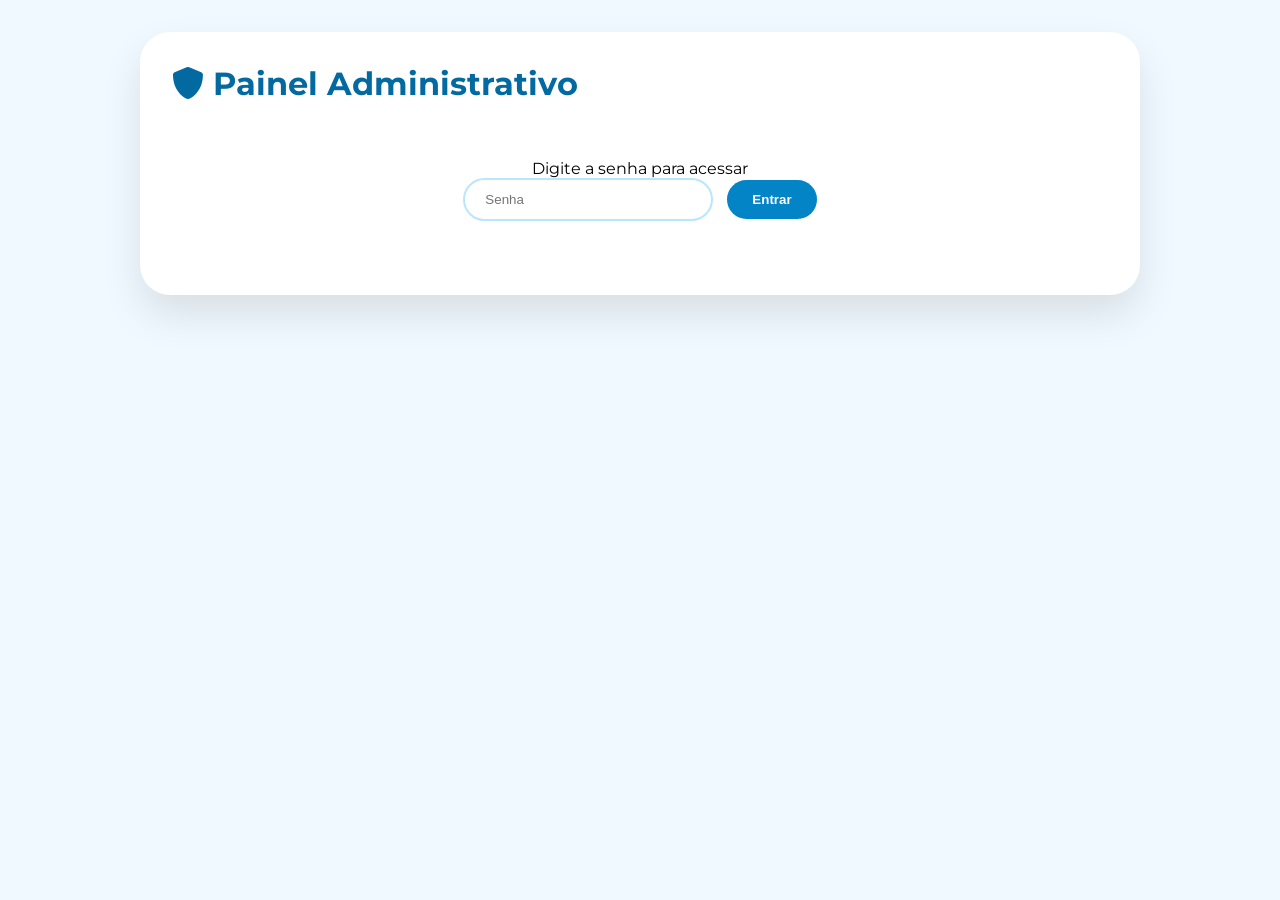
==== KAROLLAYNY BEATRIZ/admin.html @ 2fb5478d "Add files via upload" ====
<!DOCTYPE html>
<html lang="pt-BR">
<head>
  <meta charset="UTF-8">
  <meta name="viewport" content="width=device-width, initial-scale=1.0">
  <title>Admin · Avaliações</title>
  <link href="https://fonts.googleapis.com/css2?family=Montserrat:wght@300;400;500;600&display=swap" rel="stylesheet">
  <link rel="stylesheet" href="https://cdnjs.cloudflare.com/ajax/libs/font-awesome/6.0.0-beta3/css/all.min.css">
  <style>
    * { margin: 0; padding: 0; box-sizing: border-box; }
    body {
      background: #f0f9ff;
      font-family: 'Montserrat', sans-serif;
      padding: 2rem;
    }
    .container {
      max-width: 1000px;
      margin: 0 auto;
      background: white;
      border-radius: 30px;
      padding: 2rem;
      box-shadow: 0 20px 40px rgba(0,0,0,0.1);
    }
    h1 {
      color: #0369a1;
      margin-bottom: 1.5rem;
    }
    .login-box {
      text-align: center;
      padding: 2rem;
    }
    .login-box input {
      padding: 12px 20px;
      border: 2px solid #bae6fd;
      border-radius: 40px;
      width: 250px;
      margin-right: 10px;
    }
    .login-box button {
      padding: 12px 25px;
      background: #0284c7;
      color: white;
      border: none;
      border-radius: 40px;
      font-weight: bold;
      cursor: pointer;
    }
    .hidden { display: none !important; }
    .avaliacao-card {
      background: #f8fafc;
      border-radius: 20px;
      padding: 1.5rem;
      margin-bottom: 1rem;
      border-left: 5px solid;
    }
    .pendente { border-color: #eab308; }
    .aprovado { border-color: #22c55e; opacity: 0.7; }
    .rejeitado { border-color: #ef4444; opacity: 0.5; }
    .estrelas { color: #fbbf24; font-size: 1.2rem; letter-spacing: 3px; }
    .acoes { margin-top: 15px; display: flex; gap: 10px; }
    .btn-aprovar {
      background: #22c55e;
      color: white;
      border: none;
      padding: 8px 20px;
      border-radius: 30px;
      cursor: pointer;
    }
    .btn-rejeitar {
      background: #ef4444;
      color: white;
      border: none;
      padding: 8px 20px;
      border-radius: 30px;
      cursor: pointer;
    }
    .top-bar {
      display: flex;
      justify-content: space-between;
      margin-bottom: 20px;
    }
  </style>
</head>
<body>
  <div class="container">
    <h1><i class="fas fa-shield-alt"></i> Painel Administrativo</h1>

    <div id="loginSection" class="login-box">
      <p>Digite a senha para acessar</p>
      <input type="password" id="senhaInput" placeholder="Senha">
      <button id="btnLogin">Entrar</button>
      <div id="loginErro" style="color: red; margin-top: 10px;"></div>
    </div>

    <div id="adminSection" class="hidden">
      <div class="top-bar">
        <span><i class="fas fa-database"></i> <span id="totalCount">0</span> avaliações</span>
        <button id="btnSair" style="background: #94a3b8; color: white; border: none; padding: 8px 16px; border-radius: 30px;">Sair</button>
      </div>
      <div id="listaAvaliacoes"></div>
    </div>
  </div>

  <script>
    const JSONBIN_CONFIG = {
      accessKey: "$2a$10$.EUPvSrSzhLHlNWMg3rw4eEmvrbkj.DosfyVq7XfunZm2YDn/rIpC",
      binId: null,
      apiUrl: "https://api.jsonbin.io/v3/b"
    };
    const SENHA_ADMIN = "karollayny2024"; // Troque pela senha desejada

    let avaliacoesCache = [];

    // Login
    const loginSection = document.getElementById('loginSection');
    const adminSection = document.getElementById('adminSection');
    document.getElementById('btnLogin').addEventListener('click', () => {
      if (document.getElementById('senhaInput').value === SENHA_ADMIN) {
        loginSection.classList.add('hidden');
        adminSection.classList.remove('hidden');
        carregarAvaliacoes();
      } else {
        document.getElementById('loginErro').textContent = 'Senha incorreta!';
      }
    });

    document.getElementById('btnSair').addEventListener('click', () => {
      adminSection.classList.add('hidden');
      loginSection.classList.remove('hidden');
    });

    async function obterBinId() {
      let binId = localStorage.getItem('avaliacao_bin_id');
      if (!binId) {
        alert('Nenhum Bin configurado. Envie uma avaliação primeiro.');
        throw new Error('Bin não encontrado');
      }
      JSONBIN_CONFIG.binId = binId;
      return binId;
    }

    async function carregarAvaliacoes() {
      try {
        await obterBinId();
        const resp = await fetch(`${JSONBIN_CONFIG.apiUrl}/${JSONBIN_CONFIG.binId}/latest`, {
          headers: { 'X-Access-Key': JSONBIN_CONFIG.accessKey }
        });
        const data = await resp.json();
        avaliacoesCache = data.record || [];
        renderizarLista();
      } catch (erro) {
        console.error(erro);
        document.getElementById('listaAvaliacoes').innerHTML = '<p>Erro ao carregar.</p>';
      }
    }

    function renderizarLista() {
      const container = document.getElementById('listaAvaliacoes');
      const total = avaliacoesCache.length;
      document.getElementById('totalCount').textContent = total;
      
      const pendentes = avaliacoesCache.filter(a => a.status === 'PENDENTE');
      const processadas = avaliacoesCache.filter(a => a.status !== 'PENDENTE');
      
      let html = `<h3>⏳ Pendentes (${pendentes.length})</h3>`;
      pendentes.forEach((a, i) => { html += renderCard(a, i); });
      
      html += `<h3 style="margin-top: 30px;">✅ Processadas</h3>`;
      processadas.forEach((a, i) => { html += renderCard(a, i); });
      
      container.innerHTML = html || '<p>Nenhuma avaliação.</p>';
      
      // Adicionar eventos aos botões
      document.querySelectorAll('.btn-aprovar').forEach(btn => {
        btn.addEventListener('click', async (e) => {
          const index = e.target.dataset.index;
          await atualizarStatus(parseInt(index), 'APROVADO');
        });
      });
      document.querySelectorAll('.btn-rejeitar').forEach(btn => {
        btn.addEventListener('click', async (e) => {
          const index = e.target.dataset.index;
          await atualizarStatus(parseInt(index), 'REJEITADO');
        });
      });
    }

    function renderCard(avaliacao, index) {
      const statusClass = avaliacao.status === 'PENDENTE' ? 'pendente' : 
                          avaliacao.status === 'APROVADO' ? 'aprovado' : 'rejeitado';
      const botoes = avaliacao.status === 'PENDENTE' ? `
        <div class="acoes">
          <button class="btn-aprovar" data-index="${index}"><i class="fas fa-check"></i> Aprovar</button>
          <button class="btn-rejeitar" data-index="${index}"><i class="fas fa-times"></i> Rejeitar</button>
        </div>
      ` : `<p><i class="fas fa-info-circle"></i> Status: ${avaliacao.status}</p>`;
      
      return `
        <div class="avaliacao-card ${statusClass}">
          <strong>${avaliacao.nome}</strong> - ${avaliacao.data || ''}
          <div class="estrelas">${'★'.repeat(avaliacao.nota)}${'☆'.repeat(5-avaliacao.nota)}</div>
          <p>"${avaliacao.comentario}"</p>
          <small>Conheceu por: ${avaliacao.comoConheceu || 'N/I'} | Voltaria: ${avaliacao.voltaria || 'N/I'}</small><br>
          <small>Contato: ${avaliacao.email || 'N/I'} | ${avaliacao.telefone || 'N/I'}</small>
          ${botoes}
        </div>
      `;
    }

    async function atualizarStatus(indexOriginal, novoStatus) {
      try {
        avaliacoesCache[indexOriginal].status = novoStatus;
        
        const resp = await fetch(`${JSONBIN_CONFIG.apiUrl}/${JSONBIN_CONFIG.binId}`, {
          method: 'PUT',
          headers: {
            'Content-Type': 'application/json',
            'X-Access-Key': JSONBIN_CONFIG.accessKey
          },
          body: JSON.stringify(avaliacoesCache)
        });
        
        if (!resp.ok) throw new Error('Falha ao atualizar');
        
        renderizarLista();
      } catch (erro) {
        alert('Erro ao atualizar status.');
      }
    }
  </script>
</body>
</html>
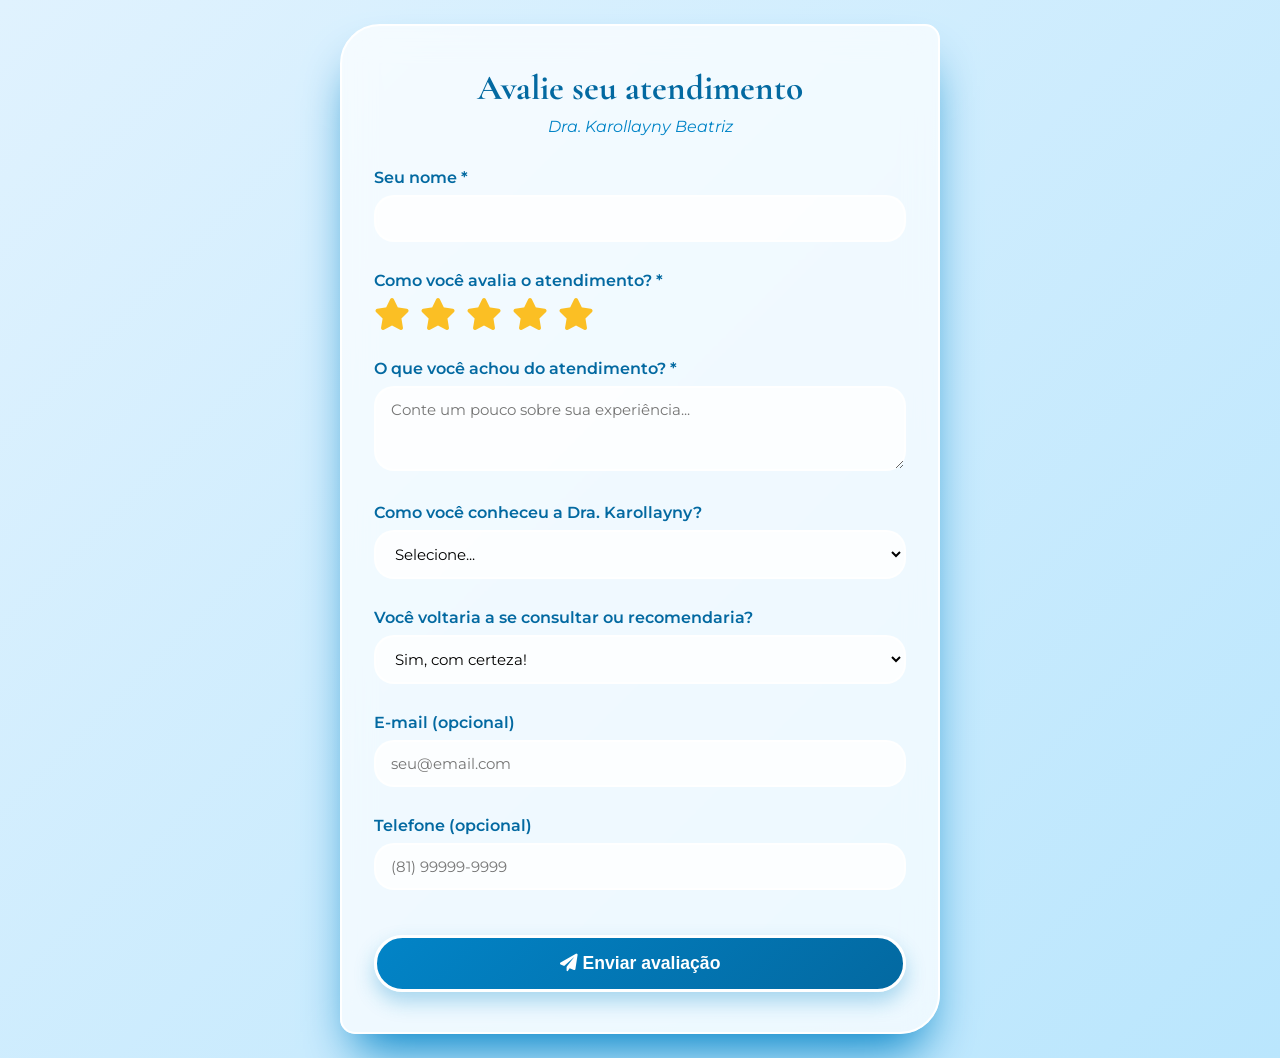
==== commit e93d806d: "Update admin.html" ====
--- a/KAROLLAYNY BEATRIZ/admin.html
+++ b/KAROLLAYNY BEATRIZ/admin.html
@@ -3,230 +3,296 @@
 <head>
   <meta charset="UTF-8">
   <meta name="viewport" content="width=device-width, initial-scale=1.0">
-  <title>Admin · Avaliações</title>
-  <link href="https://fonts.googleapis.com/css2?family=Montserrat:wght@300;400;500;600&display=swap" rel="stylesheet">
+  <title>Avalie seu atendimento · Dra. Karollayny</title>
+  <link href="https://fonts.googleapis.com/css2?family=Montserrat:wght@300;400;500;600&family=Cormorant+Garamond:wght@400;500;600&display=swap" rel="stylesheet">
   <link rel="stylesheet" href="https://cdnjs.cloudflare.com/ajax/libs/font-awesome/6.0.0-beta3/css/all.min.css">
   <style>
     * { margin: 0; padding: 0; box-sizing: border-box; }
     body {
-      background: #f0f9ff;
+      background: linear-gradient(135deg, #E0F2FE 0%, #BAE6FD 100%);
       font-family: 'Montserrat', sans-serif;
-      padding: 2rem;
-    }
-    .container {
-      max-width: 1000px;
-      margin: 0 auto;
+      min-height: 100vh;
+      display: flex;
+      align-items: center;
+      justify-content: center;
+      padding: 1.5rem;
+    }
+    .form-container {
+      max-width: 600px;
+      width: 100%;
+      background: rgba(255,255,255,0.7);
+      backdrop-filter: blur(16px);
+      border-radius: 40px 15px 40px 15px;
+      padding: 2.5rem 2rem;
+      box-shadow: 0 30px 50px -15px #0284C7;
+      border: 2px solid white;
+    }
+    h1 {
+      font-family: 'Cormorant Garamond', serif;
+      color: #0369a1;
+      text-align: center;
+      margin-bottom: 0.5rem;
+      font-size: 2.2rem;
+    }
+    .subtitulo {
+      text-align: center;
+      color: #0284c7;
+      margin-bottom: 2rem;
+      font-style: italic;
+    }
+    .pergunta {
+      margin-bottom: 1.8rem;
+    }
+    label {
+      font-weight: 600;
+      color: #0369a1;
+      display: block;
+      margin-bottom: 8px;
+    }
+    input, textarea, select {
+      width: 100%;
+      padding: 12px 15px;
+      border: 2px solid rgba(255,255,255,0.8);
+      border-radius: 20px;
+      background: rgba(255,255,255,0.8);
+      font-family: 'Montserrat', sans-serif;
+      font-size: 0.95rem;
+      transition: all 0.3s;
+    }
+    input:focus, textarea:focus, select:focus {
+      outline: none;
+      border-color: #0284C7;
       background: white;
-      border-radius: 30px;
-      padding: 2rem;
-      box-shadow: 0 20px 40px rgba(0,0,0,0.1);
-    }
-    h1 {
-      color: #0369a1;
-      margin-bottom: 1.5rem;
-    }
-    .login-box {
-      text-align: center;
-      padding: 2rem;
-    }
-    .login-box input {
-      padding: 12px 20px;
-      border: 2px solid #bae6fd;
-      border-radius: 40px;
-      width: 250px;
-      margin-right: 10px;
-    }
-    .login-box button {
-      padding: 12px 25px;
-      background: #0284c7;
+      box-shadow: 0 0 0 3px rgba(2,132,199,0.1);
+    }
+    .estrelas-avaliacao {
+      display: flex;
+      gap: 10px;
+      font-size: 2rem;
+      color: #fbbf24;
+      cursor: pointer;
+    }
+    .estrelas-avaliacao i {
+      transition: transform 0.2s;
+    }
+    .estrelas-avaliacao i:hover { transform: scale(1.2); }
+    .btn-enviar {
+      background: linear-gradient(135deg, #0284C7, #0369a1);
       color: white;
       border: none;
+      padding: 15px 30px;
       border-radius: 40px;
-      font-weight: bold;
+      font-weight: 700;
+      font-size: 1.1rem;
+      width: 100%;
       cursor: pointer;
-    }
-    .hidden { display: none !important; }
-    .avaliacao-card {
-      background: #f8fafc;
-      border-radius: 20px;
-      padding: 1.5rem;
-      margin-bottom: 1rem;
-      border-left: 5px solid;
-    }
-    .pendente { border-color: #eab308; }
-    .aprovado { border-color: #22c55e; opacity: 0.7; }
-    .rejeitado { border-color: #ef4444; opacity: 0.5; }
-    .estrelas { color: #fbbf24; font-size: 1.2rem; letter-spacing: 3px; }
-    .acoes { margin-top: 15px; display: flex; gap: 10px; }
-    .btn-aprovar {
+      border: 3px solid white;
+      box-shadow: 0 10px 20px rgba(2,132,199,0.3);
+      transition: 0.3s;
+      margin-top: 1rem;
+    }
+    .btn-enviar:hover {
+      transform: translateY(-3px);
+      box-shadow: 0 15px 30px rgba(2,132,199,0.4);
+    }
+    .msg-sucesso {
       background: #22c55e;
       color: white;
-      border: none;
-      padding: 8px 20px;
-      border-radius: 30px;
-      cursor: pointer;
-    }
-    .btn-rejeitar {
+      padding: 15px;
+      border-radius: 20px;
+      text-align: center;
+      margin-bottom: 20px;
+      display: none;
+    }
+    .msg-erro {
       background: #ef4444;
       color: white;
-      border: none;
-      padding: 8px 20px;
-      border-radius: 30px;
-      cursor: pointer;
-    }
-    .top-bar {
-      display: flex;
-      justify-content: space-between;
+      padding: 15px;
+      border-radius: 20px;
+      text-align: center;
       margin-bottom: 20px;
+      display: none;
     }
   </style>
 </head>
 <body>
-  <div class="container">
-    <h1><i class="fas fa-shield-alt"></i> Painel Administrativo</h1>
-
-    <div id="loginSection" class="login-box">
-      <p>Digite a senha para acessar</p>
-      <input type="password" id="senhaInput" placeholder="Senha">
-      <button id="btnLogin">Entrar</button>
-      <div id="loginErro" style="color: red; margin-top: 10px;"></div>
+  <div class="form-container">
+    <h1>Avalie seu atendimento</h1>
+    <p class="subtitulo">Dra. Karollayny Beatriz</p>
+    
+    <div id="msgSucesso" class="msg-sucesso">
+      <i class="fas fa-check-circle"></i> Avaliação enviada com sucesso! Obrigado!
     </div>
-
-    <div id="adminSection" class="hidden">
-      <div class="top-bar">
-        <span><i class="fas fa-database"></i> <span id="totalCount">0</span> avaliações</span>
-        <button id="btnSair" style="background: #94a3b8; color: white; border: none; padding: 8px 16px; border-radius: 30px;">Sair</button>
-      </div>
-      <div id="listaAvaliacoes"></div>
+    <div id="msgErro" class="msg-erro">
+      <i class="fas fa-exclamation-circle"></i> <span id="erroTexto">Erro ao enviar.</span>
     </div>
+
+    <form id="formAvaliacao">
+      <div class="pergunta">
+        <label>Seu nome *</label>
+        <input type="text" id="nome" required>
+      </div>
+
+      <div class="pergunta">
+        <label>Como você avalia o atendimento? *</label>
+        <div class="estrelas-avaliacao" id="estrelasNota">
+          <i class="far fa-star" data-valor="1"></i>
+          <i class="far fa-star" data-valor="2"></i>
+          <i class="far fa-star" data-valor="3"></i>
+          <i class="far fa-star" data-valor="4"></i>
+          <i class="far fa-star" data-valor="5"></i>
+        </div>
+        <input type="hidden" id="nota" value="5">
+      </div>
+
+      <div class="pergunta">
+        <label>O que você achou do atendimento? *</label>
+        <textarea id="comentario" rows="3" required placeholder="Conte um pouco sobre sua experiência..."></textarea>
+      </div>
+
+      <div class="pergunta">
+        <label>Como você conheceu a Dra. Karollayny?</label>
+        <select id="comoConheceu">
+          <option value="">Selecione...</option>
+          <option value="Instagram">Instagram</option>
+          <option value="Indicação">Indicação de amigo/familiar</option>
+          <option value="UNINASSAU">UNINASSAU</option>
+          <option value="Outro">Outro</option>
+        </select>
+      </div>
+
+      <div class="pergunta">
+        <label>Você voltaria a se consultar ou recomendaria?</label>
+        <select id="voltaria">
+          <option value="Sim">Sim, com certeza!</option>
+          <option value="Talvez">Talvez</option>
+          <option value="Nao">Não</option>
+        </select>
+      </div>
+
+      <div class="pergunta">
+        <label>E-mail (opcional)</label>
+        <input type="email" id="email" placeholder="seu@email.com">
+      </div>
+
+      <div class="pergunta">
+        <label>Telefone (opcional)</label>
+        <input type="tel" id="telefone" placeholder="(81) 99999-9999">
+      </div>
+
+      <button type="submit" class="btn-enviar">
+        <i class="fas fa-paper-plane"></i> Enviar avaliação
+      </button>
+    </form>
   </div>
 
   <script>
+    // ========== CONFIGURAÇÃO JSONBIN (FIXA) ==========
     const JSONBIN_CONFIG = {
-      accessKey: "$2a$10$.EUPvSrSzhLHlNWMg3rw4eEmvrbkj.DosfyVq7XfunZm2YDn/rIpC",
-      binId: null,
+      binId: "69dfbb14aaba88219701b2df",        // <-- COLE SEU BIN ID AQUI
+      accessKey: "$2a$10$ruJXREBGaC.Q2kws5uHE6OT1rYbPNULg1Sk7Pw6wm5X7ScI6IdThq", // <-- COLE SUA ACCESS KEY AQUI
       apiUrl: "https://api.jsonbin.io/v3/b"
     };
-    const SENHA_ADMIN = "karollayny2024"; // Troque pela senha desejada
-
-    let avaliacoesCache = [];
-
-    // Login
-    const loginSection = document.getElementById('loginSection');
-    const adminSection = document.getElementById('adminSection');
-    document.getElementById('btnLogin').addEventListener('click', () => {
-      if (document.getElementById('senhaInput').value === SENHA_ADMIN) {
-        loginSection.classList.add('hidden');
-        adminSection.classList.remove('hidden');
-        carregarAvaliacoes();
-      } else {
-        document.getElementById('loginErro').textContent = 'Senha incorreta!';
-      }
+
+    // ========== ESTRELAS INTERATIVAS ==========
+    const stars = document.querySelectorAll('#estrelasNota i');
+    const notaInput = document.getElementById('nota');
+    
+    function atualizarEstrelas(valor) {
+      stars.forEach((s, i) => {
+        s.className = i < valor ? 'fas fa-star' : 'far fa-star';
+      });
+      notaInput.value = valor;
+    }
+    
+    stars.forEach((star, index) => {
+      star.addEventListener('click', () => atualizarEstrelas(index + 1));
+      star.addEventListener('mouseenter', () => {
+        stars.forEach((s, i) => s.className = i <= index ? 'fas fa-star' : 'far fa-star');
+      });
     });
-
-    document.getElementById('btnSair').addEventListener('click', () => {
-      adminSection.classList.add('hidden');
-      loginSection.classList.remove('hidden');
+    document.getElementById('estrelasNota').addEventListener('mouseleave', () => {
+      atualizarEstrelas(parseInt(notaInput.value));
     });
-
-    async function obterBinId() {
-      let binId = localStorage.getItem('avaliacao_bin_id');
-      if (!binId) {
-        alert('Nenhum Bin configurado. Envie uma avaliação primeiro.');
-        throw new Error('Bin não encontrado');
-      }
-      JSONBIN_CONFIG.binId = binId;
-      return binId;
-    }
-
-    async function carregarAvaliacoes() {
+    atualizarEstrelas(5);
+
+    // ========== ENVIAR AVALIAÇÃO ==========
+    const form = document.getElementById('formAvaliacao');
+    const msgSucesso = document.getElementById('msgSucesso');
+    const msgErro = document.getElementById('msgErro');
+    const erroTexto = document.getElementById('erroTexto');
+
+    form.addEventListener('submit', async (e) => {
+      e.preventDefault();
+      
+      const btn = form.querySelector('button');
+      const originalText = btn.innerHTML;
+      btn.innerHTML = '<i class="fas fa-spinner fa-spin"></i> Enviando...';
+      btn.disabled = true;
+      msgSucesso.style.display = 'none';
+      msgErro.style.display = 'none';
+      
       try {
-        await obterBinId();
-        const resp = await fetch(`${JSONBIN_CONFIG.apiUrl}/${JSONBIN_CONFIG.binId}/latest`, {
+        // 1. Buscar avaliações atuais
+        const getResp = await fetch(`${JSONBIN_CONFIG.apiUrl}/${JSONBIN_CONFIG.binId}/latest`, {
           headers: { 'X-Access-Key': JSONBIN_CONFIG.accessKey }
         });
-        const data = await resp.json();
-        avaliacoesCache = data.record || [];
-        renderizarLista();
-      } catch (erro) {
-        console.error(erro);
-        document.getElementById('listaAvaliacoes').innerHTML = '<p>Erro ao carregar.</p>';
-      }
-    }
-
-    function renderizarLista() {
-      const container = document.getElementById('listaAvaliacoes');
-      const total = avaliacoesCache.length;
-      document.getElementById('totalCount').textContent = total;
-      
-      const pendentes = avaliacoesCache.filter(a => a.status === 'PENDENTE');
-      const processadas = avaliacoesCache.filter(a => a.status !== 'PENDENTE');
-      
-      let html = `<h3>⏳ Pendentes (${pendentes.length})</h3>`;
-      pendentes.forEach((a, i) => { html += renderCard(a, i); });
-      
-      html += `<h3 style="margin-top: 30px;">✅ Processadas</h3>`;
-      processadas.forEach((a, i) => { html += renderCard(a, i); });
-      
-      container.innerHTML = html || '<p>Nenhuma avaliação.</p>';
-      
-      // Adicionar eventos aos botões
-      document.querySelectorAll('.btn-aprovar').forEach(btn => {
-        btn.addEventListener('click', async (e) => {
-          const index = e.target.dataset.index;
-          await atualizarStatus(parseInt(index), 'APROVADO');
-        });
-      });
-      document.querySelectorAll('.btn-rejeitar').forEach(btn => {
-        btn.addEventListener('click', async (e) => {
-          const index = e.target.dataset.index;
-          await atualizarStatus(parseInt(index), 'REJEITADO');
-        });
-      });
-    }
-
-    function renderCard(avaliacao, index) {
-      const statusClass = avaliacao.status === 'PENDENTE' ? 'pendente' : 
-                          avaliacao.status === 'APROVADO' ? 'aprovado' : 'rejeitado';
-      const botoes = avaliacao.status === 'PENDENTE' ? `
-        <div class="acoes">
-          <button class="btn-aprovar" data-index="${index}"><i class="fas fa-check"></i> Aprovar</button>
-          <button class="btn-rejeitar" data-index="${index}"><i class="fas fa-times"></i> Rejeitar</button>
-        </div>
-      ` : `<p><i class="fas fa-info-circle"></i> Status: ${avaliacao.status}</p>`;
-      
-      return `
-        <div class="avaliacao-card ${statusClass}">
-          <strong>${avaliacao.nome}</strong> - ${avaliacao.data || ''}
-          <div class="estrelas">${'★'.repeat(avaliacao.nota)}${'☆'.repeat(5-avaliacao.nota)}</div>
-          <p>"${avaliacao.comentario}"</p>
-          <small>Conheceu por: ${avaliacao.comoConheceu || 'N/I'} | Voltaria: ${avaliacao.voltaria || 'N/I'}</small><br>
-          <small>Contato: ${avaliacao.email || 'N/I'} | ${avaliacao.telefone || 'N/I'}</small>
-          ${botoes}
-        </div>
-      `;
-    }
-
-    async function atualizarStatus(indexOriginal, novoStatus) {
-      try {
-        avaliacoesCache[indexOriginal].status = novoStatus;
-        
-        const resp = await fetch(`${JSONBIN_CONFIG.apiUrl}/${JSONBIN_CONFIG.binId}`, {
+        
+        if (!getResp.ok) {
+          throw new Error(`Erro ao buscar dados (${getResp.status})`);
+        }
+        
+        const currentData = await getResp.json();
+        const avaliacoes = currentData.record || [];
+        
+        // 2. Criar nova avaliação
+        const avaliacao = {
+          nome: document.getElementById('nome').value.trim(),
+          nota: parseInt(notaInput.value),
+          comentario: document.getElementById('comentario').value.trim(),
+          comoConheceu: document.getElementById('comoConheceu').value,
+          voltaria: document.getElementById('voltaria').value,
+          email: document.getElementById('email').value.trim(),
+          telefone: document.getElementById('telefone').value.trim(),
+          status: 'PENDENTE',
+          data: new Date().toLocaleDateString('pt-BR'),
+          timestamp: Date.now()
+        };
+        
+        // 3. Adicionar ao array e salvar
+        avaliacoes.push(avaliacao);
+        
+        const putResp = await fetch(`${JSONBIN_CONFIG.apiUrl}/${JSONBIN_CONFIG.binId}`, {
           method: 'PUT',
           headers: {
             'Content-Type': 'application/json',
             'X-Access-Key': JSONBIN_CONFIG.accessKey
           },
-          body: JSON.stringify(avaliacoesCache)
+          body: JSON.stringify(avaliacoes)
         });
         
-        if (!resp.ok) throw new Error('Falha ao atualizar');
-        
-        renderizarLista();
+        if (!putResp.ok) {
+          throw new Error(`Erro ao salvar (${putResp.status})`);
+        }
+        
+        // 4. Sucesso!
+        msgSucesso.style.display = 'block';
+        form.reset();
+        atualizarEstrelas(5);
+        
+        setTimeout(() => {
+          msgSucesso.style.display = 'none';
+        }, 5000);
+        
       } catch (erro) {
-        alert('Erro ao atualizar status.');
+        console.error('Erro detalhado:', erro);
+        erroTexto.textContent = erro.message || 'Erro desconhecido. Tente novamente.';
+        msgErro.style.display = 'block';
+      } finally {
+        btn.innerHTML = originalText;
+        btn.disabled = false;
       }
-    }
+    });
   </script>
 </body>
-</html>+</html>
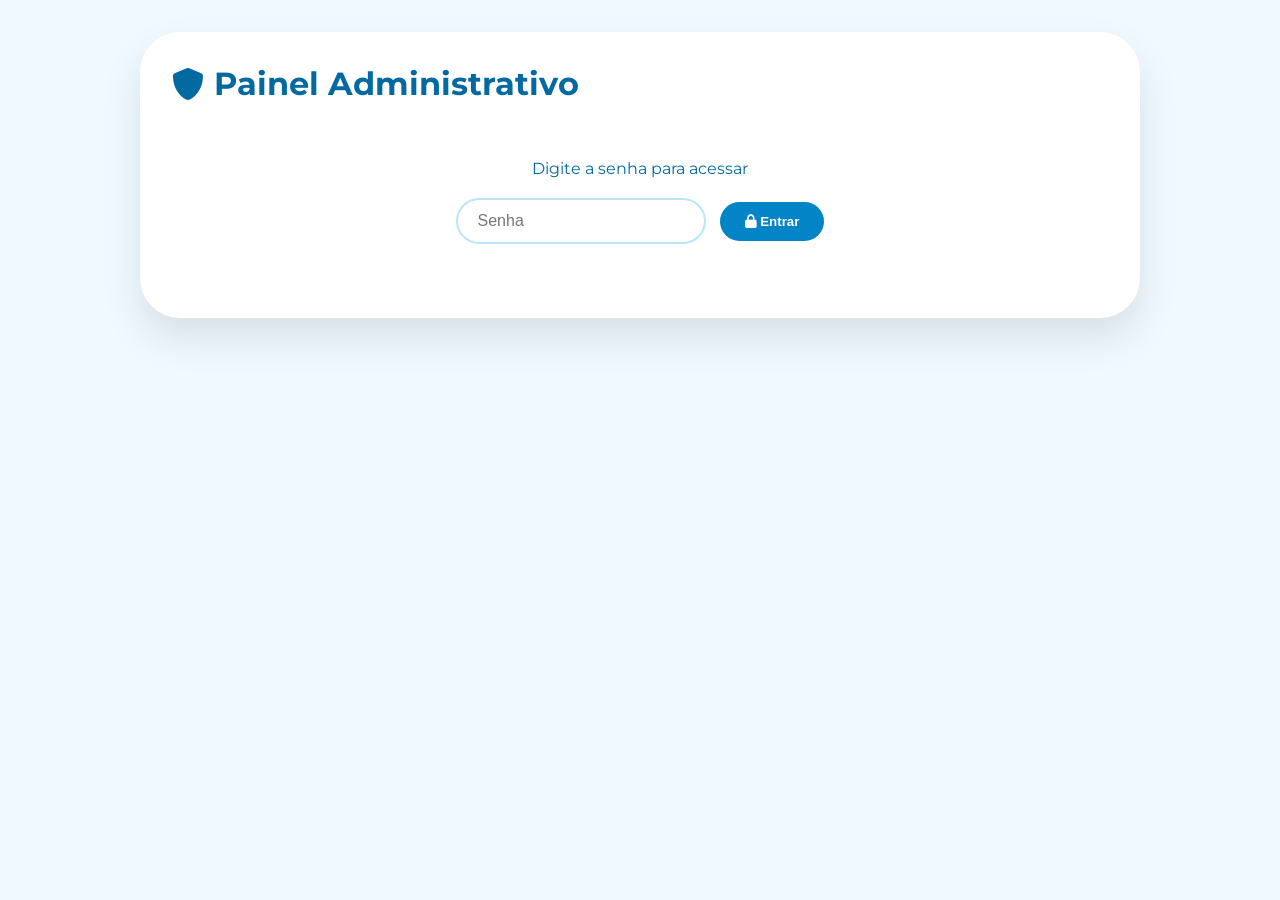
==== commit b0fbae7d: "Update admin.html" ====
--- a/KAROLLAYNY BEATRIZ/admin.html
+++ b/KAROLLAYNY BEATRIZ/admin.html
@@ -3,296 +3,397 @@
 <head>
   <meta charset="UTF-8">
   <meta name="viewport" content="width=device-width, initial-scale=1.0">
-  <title>Avalie seu atendimento · Dra. Karollayny</title>
+  <title>Painel Administrativo · Dra. Karollayny</title>
   <link href="https://fonts.googleapis.com/css2?family=Montserrat:wght@300;400;500;600&family=Cormorant+Garamond:wght@400;500;600&display=swap" rel="stylesheet">
   <link rel="stylesheet" href="https://cdnjs.cloudflare.com/ajax/libs/font-awesome/6.0.0-beta3/css/all.min.css">
   <style>
     * { margin: 0; padding: 0; box-sizing: border-box; }
     body {
-      background: linear-gradient(135deg, #E0F2FE 0%, #BAE6FD 100%);
+      background: #f0f9ff;
       font-family: 'Montserrat', sans-serif;
+      padding: 2rem;
       min-height: 100vh;
+    }
+    .container {
+      max-width: 1000px;
+      margin: 0 auto;
+      background: white;
+      border-radius: 40px;
+      padding: 2rem;
+      box-shadow: 0 20px 40px rgba(0,0,0,0.1);
+    }
+    h1 {
+      color: #0369a1;
+      margin-bottom: 1.5rem;
       display: flex;
       align-items: center;
-      justify-content: center;
+      gap: 10px;
+    }
+    .login-box {
+      text-align: center;
+      padding: 2rem;
+    }
+    .login-box input {
+      padding: 12px 20px;
+      font-size: 1rem;
+      border: 2px solid #bae6fd;
+      border-radius: 40px;
+      width: 250px;
+      margin-right: 10px;
+    }
+    .login-box button {
+      padding: 12px 25px;
+      background: #0284c7;
+      color: white;
+      border: none;
+      border-radius: 40px;
+      font-weight: bold;
+      cursor: pointer;
+    }
+    .hidden { display: none !important; }
+    .top-bar {
+      display: flex;
+      justify-content: space-between;
+      align-items: center;
+      margin-bottom: 25px;
+      flex-wrap: wrap;
+      gap: 15px;
+    }
+    .btn-sair {
+      background: #94a3b8;
+      color: white;
+      border: none;
+      padding: 8px 20px;
+      border-radius: 30px;
+      cursor: pointer;
+      font-weight: 600;
+    }
+    .btn-atualizar {
+      background: #0284c7;
+      color: white;
+      border: none;
+      padding: 8px 20px;
+      border-radius: 30px;
+      cursor: pointer;
+      font-weight: 600;
+      margin-right: 10px;
+    }
+    .avaliacao-card {
+      background: #f8fafc;
+      border-radius: 20px;
       padding: 1.5rem;
-    }
-    .form-container {
-      max-width: 600px;
-      width: 100%;
-      background: rgba(255,255,255,0.7);
-      backdrop-filter: blur(16px);
-      border-radius: 40px 15px 40px 15px;
-      padding: 2.5rem 2rem;
-      box-shadow: 0 30px 50px -15px #0284C7;
-      border: 2px solid white;
-    }
-    h1 {
-      font-family: 'Cormorant Garamond', serif;
+      margin-bottom: 1.2rem;
+      border-left: 6px solid #eab308;
+      box-shadow: 0 4px 10px rgba(0,0,0,0.02);
+    }
+    .avaliacao-card.aprovado { border-left-color: #22c55e; opacity: 0.8; }
+    .avaliacao-card.rejeitado { border-left-color: #ef4444; opacity: 0.6; }
+    .avaliacao-header {
+      display: flex;
+      justify-content: space-between;
+      align-items: center;
+      flex-wrap: wrap;
+      margin-bottom: 10px;
+    }
+    .avaliacao-header strong {
       color: #0369a1;
+      font-size: 1.2rem;
+    }
+    .estrelas {
+      color: #fbbf24;
+      letter-spacing: 3px;
+      font-size: 1.2rem;
+    }
+    .avaliacao-comentario {
+      margin: 12px 0;
+      color: #1e3a5f;
+      line-height: 1.5;
+      font-style: italic;
+    }
+    .avaliacao-info {
+      display: flex;
+      flex-wrap: wrap;
+      gap: 20px;
+      font-size: 0.85rem;
+      color: #475569;
+      margin-bottom: 15px;
+    }
+    .acoes {
+      display: flex;
+      gap: 10px;
+    }
+    .btn-aprovar {
+      background: #22c55e;
+      color: white;
+      border: none;
+      padding: 8px 18px;
+      border-radius: 30px;
+      cursor: pointer;
+      font-weight: 600;
+    }
+    .btn-rejeitar {
+      background: #ef4444;
+      color: white;
+      border: none;
+      padding: 8px 18px;
+      border-radius: 30px;
+      cursor: pointer;
+      font-weight: 600;
+    }
+    .status-badge {
+      background: #eab308;
+      color: white;
+      padding: 3px 12px;
+      border-radius: 20px;
+      font-size: 0.75rem;
+      font-weight: 600;
+      text-transform: uppercase;
+    }
+    .status-badge.aprovado { background: #22c55e; }
+    .status-badge.rejeitado { background: #ef4444; }
+    .loading {
       text-align: center;
-      margin-bottom: 0.5rem;
-      font-size: 2.2rem;
-    }
-    .subtitulo {
-      text-align: center;
+      padding: 2rem;
       color: #0284c7;
-      margin-bottom: 2rem;
-      font-style: italic;
-    }
-    .pergunta {
-      margin-bottom: 1.8rem;
-    }
-    label {
-      font-weight: 600;
-      color: #0369a1;
-      display: block;
-      margin-bottom: 8px;
-    }
-    input, textarea, select {
-      width: 100%;
-      padding: 12px 15px;
-      border: 2px solid rgba(255,255,255,0.8);
-      border-radius: 20px;
-      background: rgba(255,255,255,0.8);
-      font-family: 'Montserrat', sans-serif;
-      font-size: 0.95rem;
-      transition: all 0.3s;
-    }
-    input:focus, textarea:focus, select:focus {
-      outline: none;
-      border-color: #0284C7;
-      background: white;
-      box-shadow: 0 0 0 3px rgba(2,132,199,0.1);
-    }
-    .estrelas-avaliacao {
+    }
+    .msg-erro {
+      color: #dc2626;
+      margin-top: 10px;
+    }
+    .filtros {
       display: flex;
       gap: 10px;
-      font-size: 2rem;
-      color: #fbbf24;
-      cursor: pointer;
-    }
-    .estrelas-avaliacao i {
-      transition: transform 0.2s;
-    }
-    .estrelas-avaliacao i:hover { transform: scale(1.2); }
-    .btn-enviar {
-      background: linear-gradient(135deg, #0284C7, #0369a1);
-      color: white;
-      border: none;
-      padding: 15px 30px;
-      border-radius: 40px;
-      font-weight: 700;
-      font-size: 1.1rem;
-      width: 100%;
-      cursor: pointer;
-      border: 3px solid white;
-      box-shadow: 0 10px 20px rgba(2,132,199,0.3);
-      transition: 0.3s;
-      margin-top: 1rem;
-    }
-    .btn-enviar:hover {
-      transform: translateY(-3px);
-      box-shadow: 0 15px 30px rgba(2,132,199,0.4);
-    }
-    .msg-sucesso {
-      background: #22c55e;
-      color: white;
-      padding: 15px;
-      border-radius: 20px;
-      text-align: center;
       margin-bottom: 20px;
-      display: none;
-    }
-    .msg-erro {
-      background: #ef4444;
-      color: white;
-      padding: 15px;
-      border-radius: 20px;
-      text-align: center;
-      margin-bottom: 20px;
-      display: none;
+    }
+    .filtro-btn {
+      background: #e2e8f0;
+      border: none;
+      padding: 8px 18px;
+      border-radius: 30px;
+      cursor: pointer;
+      font-weight: 500;
+    }
+    .filtro-btn.active {
+      background: #0284c7;
+      color: white;
     }
   </style>
 </head>
 <body>
-  <div class="form-container">
-    <h1>Avalie seu atendimento</h1>
-    <p class="subtitulo">Dra. Karollayny Beatriz</p>
-    
-    <div id="msgSucesso" class="msg-sucesso">
-      <i class="fas fa-check-circle"></i> Avaliação enviada com sucesso! Obrigado!
+  <div class="container">
+    <h1><i class="fas fa-shield-alt"></i> Painel Administrativo</h1>
+
+    <!-- Tela de Login -->
+    <div id="loginSection" class="login-box">
+      <p style="margin-bottom: 20px; color: #0369a1;">Digite a senha para acessar</p>
+      <input type="password" id="senhaInput" placeholder="Senha">
+      <button id="btnLogin"><i class="fas fa-lock"></i> Entrar</button>
+      <div id="loginErro" class="msg-erro"></div>
     </div>
-    <div id="msgErro" class="msg-erro">
-      <i class="fas fa-exclamation-circle"></i> <span id="erroTexto">Erro ao enviar.</span>
+
+    <!-- Área Administrativa -->
+    <div id="adminSection" class="hidden">
+      <div class="top-bar">
+        <div>
+          <button id="btnAtualizar" class="btn-atualizar"><i class="fas fa-sync-alt"></i> Atualizar</button>
+          <span id="totalAvaliacoes">0 avaliações</span>
+        </div>
+        <button id="btnSair" class="btn-sair"><i class="fas fa-sign-out-alt"></i> Sair</button>
+      </div>
+
+      <div class="filtros">
+        <button class="filtro-btn active" data-filtro="todos">Todos</button>
+        <button class="filtro-btn" data-filtro="PENDENTE">Pendentes</button>
+        <button class="filtro-btn" data-filtro="APROVADO">Aprovados</button>
+        <button class="filtro-btn" data-filtro="REJEITADO">Rejeitados</button>
+      </div>
+
+      <div id="listaAvaliacoes" class="loading">
+        <i class="fas fa-spinner fa-spin"></i> Carregando avaliações...
+      </div>
     </div>
-
-    <form id="formAvaliacao">
-      <div class="pergunta">
-        <label>Seu nome *</label>
-        <input type="text" id="nome" required>
-      </div>
-
-      <div class="pergunta">
-        <label>Como você avalia o atendimento? *</label>
-        <div class="estrelas-avaliacao" id="estrelasNota">
-          <i class="far fa-star" data-valor="1"></i>
-          <i class="far fa-star" data-valor="2"></i>
-          <i class="far fa-star" data-valor="3"></i>
-          <i class="far fa-star" data-valor="4"></i>
-          <i class="far fa-star" data-valor="5"></i>
-        </div>
-        <input type="hidden" id="nota" value="5">
-      </div>
-
-      <div class="pergunta">
-        <label>O que você achou do atendimento? *</label>
-        <textarea id="comentario" rows="3" required placeholder="Conte um pouco sobre sua experiência..."></textarea>
-      </div>
-
-      <div class="pergunta">
-        <label>Como você conheceu a Dra. Karollayny?</label>
-        <select id="comoConheceu">
-          <option value="">Selecione...</option>
-          <option value="Instagram">Instagram</option>
-          <option value="Indicação">Indicação de amigo/familiar</option>
-          <option value="UNINASSAU">UNINASSAU</option>
-          <option value="Outro">Outro</option>
-        </select>
-      </div>
-
-      <div class="pergunta">
-        <label>Você voltaria a se consultar ou recomendaria?</label>
-        <select id="voltaria">
-          <option value="Sim">Sim, com certeza!</option>
-          <option value="Talvez">Talvez</option>
-          <option value="Nao">Não</option>
-        </select>
-      </div>
-
-      <div class="pergunta">
-        <label>E-mail (opcional)</label>
-        <input type="email" id="email" placeholder="seu@email.com">
-      </div>
-
-      <div class="pergunta">
-        <label>Telefone (opcional)</label>
-        <input type="tel" id="telefone" placeholder="(81) 99999-9999">
-      </div>
-
-      <button type="submit" class="btn-enviar">
-        <i class="fas fa-paper-plane"></i> Enviar avaliação
-      </button>
-    </form>
   </div>
 
   <script>
-    // ========== CONFIGURAÇÃO JSONBIN (FIXA) ==========
-    const JSONBIN_CONFIG = {
-      binId: "69dfbb14aaba88219701b2df",        // <-- COLE SEU BIN ID AQUI
-      accessKey: "$2a$10$ruJXREBGaC.Q2kws5uHE6OT1rYbPNULg1Sk7Pw6wm5X7ScI6IdThq", // <-- COLE SUA ACCESS KEY AQUI
-      apiUrl: "https://api.jsonbin.io/v3/b"
-    };
-
-    // ========== ESTRELAS INTERATIVAS ==========
-    const stars = document.querySelectorAll('#estrelasNota i');
-    const notaInput = document.getElementById('nota');
-    
-    function atualizarEstrelas(valor) {
-      stars.forEach((s, i) => {
-        s.className = i < valor ? 'fas fa-star' : 'far fa-star';
+    (function() {
+      "use strict";
+
+      // ========== CONFIGURAÇÃO ==========
+      const JSONBIN_CONFIG = {
+        binId: "69dfbb14aaba88219701b2df",        // Seu Bin ID
+        accessKey: "$2a$10$ruJXREBGaC.Q2kws5uHE6OT1rYbPNULg1Sk7Pw6wm5X7ScI6IdThq", // Sua Access Key
+        apiUrl: "https://api.jsonbin.io/v3/b"
+      };
+      
+      const SENHA_ADMIN = "karollayny2024"; // Senha para acessar o painel
+
+      // ========== ELEMENTOS ==========
+      const loginSection = document.getElementById('loginSection');
+      const adminSection = document.getElementById('adminSection');
+      const senhaInput = document.getElementById('senhaInput');
+      const btnLogin = document.getElementById('btnLogin');
+      const loginErro = document.getElementById('loginErro');
+      const btnSair = document.getElementById('btnSair');
+      const btnAtualizar = document.getElementById('btnAtualizar');
+      const listaEl = document.getElementById('listaAvaliacoes');
+      const totalSpan = document.getElementById('totalAvaliacoes');
+      const filtroBtns = document.querySelectorAll('.filtro-btn');
+
+      let avaliacoesCache = [];
+      let filtroAtual = 'todos';
+
+      // ========== AUTENTICAÇÃO ==========
+      if (sessionStorage.getItem('adminLogado') === 'true') {
+        loginSection.classList.add('hidden');
+        adminSection.classList.remove('hidden');
+        carregarAvaliacoes();
+      }
+
+      btnLogin.addEventListener('click', () => {
+        if (senhaInput.value === SENHA_ADMIN) {
+          sessionStorage.setItem('adminLogado', 'true');
+          loginSection.classList.add('hidden');
+          adminSection.classList.remove('hidden');
+          carregarAvaliacoes();
+          loginErro.textContent = '';
+        } else {
+          loginErro.textContent = 'Senha incorreta!';
+        }
       });
-      notaInput.value = valor;
-    }
-    
-    stars.forEach((star, index) => {
-      star.addEventListener('click', () => atualizarEstrelas(index + 1));
-      star.addEventListener('mouseenter', () => {
-        stars.forEach((s, i) => s.className = i <= index ? 'fas fa-star' : 'far fa-star');
+
+      senhaInput.addEventListener('keypress', (e) => {
+        if (e.key === 'Enter') btnLogin.click();
       });
-    });
-    document.getElementById('estrelasNota').addEventListener('mouseleave', () => {
-      atualizarEstrelas(parseInt(notaInput.value));
-    });
-    atualizarEstrelas(5);
-
-    // ========== ENVIAR AVALIAÇÃO ==========
-    const form = document.getElementById('formAvaliacao');
-    const msgSucesso = document.getElementById('msgSucesso');
-    const msgErro = document.getElementById('msgErro');
-    const erroTexto = document.getElementById('erroTexto');
-
-    form.addEventListener('submit', async (e) => {
-      e.preventDefault();
-      
-      const btn = form.querySelector('button');
-      const originalText = btn.innerHTML;
-      btn.innerHTML = '<i class="fas fa-spinner fa-spin"></i> Enviando...';
-      btn.disabled = true;
-      msgSucesso.style.display = 'none';
-      msgErro.style.display = 'none';
-      
-      try {
-        // 1. Buscar avaliações atuais
-        const getResp = await fetch(`${JSONBIN_CONFIG.apiUrl}/${JSONBIN_CONFIG.binId}/latest`, {
-          headers: { 'X-Access-Key': JSONBIN_CONFIG.accessKey }
+
+      btnSair.addEventListener('click', () => {
+        sessionStorage.removeItem('adminLogado');
+        adminSection.classList.add('hidden');
+        loginSection.classList.remove('hidden');
+        senhaInput.value = '';
+        senhaInput.focus();
+      });
+
+      // ========== FILTROS ==========
+      filtroBtns.forEach(btn => {
+        btn.addEventListener('click', () => {
+          filtroBtns.forEach(b => b.classList.remove('active'));
+          btn.classList.add('active');
+          filtroAtual = btn.dataset.filtro;
+          renderizarLista();
         });
-        
-        if (!getResp.ok) {
-          throw new Error(`Erro ao buscar dados (${getResp.status})`);
-        }
-        
-        const currentData = await getResp.json();
-        const avaliacoes = currentData.record || [];
-        
-        // 2. Criar nova avaliação
-        const avaliacao = {
-          nome: document.getElementById('nome').value.trim(),
-          nota: parseInt(notaInput.value),
-          comentario: document.getElementById('comentario').value.trim(),
-          comoConheceu: document.getElementById('comoConheceu').value,
-          voltaria: document.getElementById('voltaria').value,
-          email: document.getElementById('email').value.trim(),
-          telefone: document.getElementById('telefone').value.trim(),
-          status: 'PENDENTE',
-          data: new Date().toLocaleDateString('pt-BR'),
-          timestamp: Date.now()
-        };
-        
-        // 3. Adicionar ao array e salvar
-        avaliacoes.push(avaliacao);
-        
-        const putResp = await fetch(`${JSONBIN_CONFIG.apiUrl}/${JSONBIN_CONFIG.binId}`, {
-          method: 'PUT',
-          headers: {
-            'Content-Type': 'application/json',
-            'X-Access-Key': JSONBIN_CONFIG.accessKey
-          },
-          body: JSON.stringify(avaliacoes)
+      });
+
+      // ========== CARREGAR AVALIAÇÕES ==========
+      async function carregarAvaliacoes() {
+        listaEl.innerHTML = '<i class="fas fa-spinner fa-spin"></i> Carregando...';
+        try {
+          const response = await fetch(`${JSONBIN_CONFIG.apiUrl}/${JSONBIN_CONFIG.binId}/latest`, {
+            headers: { 'X-Access-Key': JSONBIN_CONFIG.accessKey }
+          });
+          if (!response.ok) throw new Error(`Erro ${response.status}`);
+          const data = await response.json();
+          avaliacoesCache = data.record || [];
+          renderizarLista();
+        } catch (erro) {
+          console.error(erro);
+          listaEl.innerHTML = `<p class="msg-erro">Erro ao carregar: ${erro.message}</p>`;
+        }
+      }
+
+      function renderizarLista() {
+        let avaliacoesFiltradas = avaliacoesCache;
+        if (filtroAtual !== 'todos') {
+          avaliacoesFiltradas = avaliacoesCache.filter(a => a.status === filtroAtual);
+        }
+        
+        // Ordenar por data (mais recentes primeiro)
+        avaliacoesFiltradas.sort((a, b) => (b.timestamp || 0) - (a.timestamp || 0));
+        
+        totalSpan.textContent = `${avaliacoesFiltradas.length} avaliações`;
+        
+        if (avaliacoesFiltradas.length === 0) {
+          listaEl.innerHTML = '<p style="text-align: center; padding: 2rem;">Nenhuma avaliação encontrada.</p>';
+          return;
+        }
+        
+        let html = '';
+        avaliacoesFiltradas.forEach((av, index) => {
+          const originalIndex = avaliacoesCache.findIndex(a => 
+            a.timestamp === av.timestamp && a.nome === av.nome
+          );
+          const statusClass = av.status === 'APROVADO' ? 'aprovado' : 
+                              av.status === 'REJEITADO' ? 'rejeitado' : '';
+          const statusBadgeClass = av.status === 'APROVADO' ? 'aprovado' : 
+                                    av.status === 'REJEITADO' ? 'rejeitado' : '';
+          
+          html += `
+            <div class="avaliacao-card ${statusClass}" data-index="${originalIndex}">
+              <div class="avaliacao-header">
+                <div>
+                  <strong>${escapeHtml(av.nome)}</strong>
+                  <span class="status-badge ${statusBadgeClass}">${av.status || 'PENDENTE'}</span>
+                </div>
+                <div class="estrelas">${'★'.repeat(av.nota)}${'☆'.repeat(5 - av.nota)}</div>
+              </div>
+              <div class="avaliacao-comentario">"${escapeHtml(av.comentario)}"</div>
+              <div class="avaliacao-info">
+                <span><i class="far fa-calendar"></i> ${av.data || 'N/I'}</span>
+                <span><i class="fas fa-info-circle"></i> Conheceu por: ${av.comoConheceu || 'N/I'}</span>
+                <span><i class="fas fa-undo-alt"></i> Voltaria: ${av.voltaria || 'N/I'}</span>
+                ${av.email ? `<span><i class="far fa-envelope"></i> ${escapeHtml(av.email)}</span>` : ''}
+                ${av.telefone ? `<span><i class="fas fa-phone"></i> ${escapeHtml(av.telefone)}</span>` : ''}
+              </div>
+              ${av.status === 'PENDENTE' ? `
+                <div class="acoes">
+                  <button class="btn-aprovar" data-index="${originalIndex}"><i class="fas fa-check"></i> Aprovar</button>
+                  <button class="btn-rejeitar" data-index="${originalIndex}"><i class="fas fa-times"></i> Rejeitar</button>
+                </div>
+              ` : ''}
+            </div>
+          `;
         });
         
-        if (!putResp.ok) {
-          throw new Error(`Erro ao salvar (${putResp.status})`);
-        }
-        
-        // 4. Sucesso!
-        msgSucesso.style.display = 'block';
-        form.reset();
-        atualizarEstrelas(5);
-        
-        setTimeout(() => {
-          msgSucesso.style.display = 'none';
-        }, 5000);
-        
-      } catch (erro) {
-        console.error('Erro detalhado:', erro);
-        erroTexto.textContent = erro.message || 'Erro desconhecido. Tente novamente.';
-        msgErro.style.display = 'block';
-      } finally {
-        btn.innerHTML = originalText;
-        btn.disabled = false;
-      }
-    });
+        listaEl.innerHTML = html;
+        
+        // Adicionar eventos aos botões
+        document.querySelectorAll('.btn-aprovar').forEach(btn => {
+          btn.addEventListener('click', () => atualizarStatus(parseInt(btn.dataset.index), 'APROVADO'));
+        });
+        document.querySelectorAll('.btn-rejeitar').forEach(btn => {
+          btn.addEventListener('click', () => atualizarStatus(parseInt(btn.dataset.index), 'REJEITADO'));
+        });
+      }
+
+      function escapeHtml(text) {
+        const div = document.createElement('div');
+        div.textContent = text;
+        return div.innerHTML;
+      }
+
+      async function atualizarStatus(index, novoStatus) {
+        try {
+          avaliacoesCache[index].status = novoStatus;
+          
+          const response = await fetch(`${JSONBIN_CONFIG.apiUrl}/${JSONBIN_CONFIG.binId}`, {
+            method: 'PUT',
+            headers: {
+              'Content-Type': 'application/json',
+              'X-Access-Key': JSONBIN_CONFIG.accessKey
+            },
+            body: JSON.stringify(avaliacoesCache)
+          });
+          
+          if (!response.ok) throw new Error('Erro ao salvar');
+          
+          renderizarLista();
+        } catch (erro) {
+          alert('Erro ao atualizar status: ' + erro.message);
+          await carregarAvaliacoes(); // Recarregar do servidor
+        }
+      }
+
+      btnAtualizar.addEventListener('click', carregarAvaliacoes);
+    })();
   </script>
 </body>
 </html>
